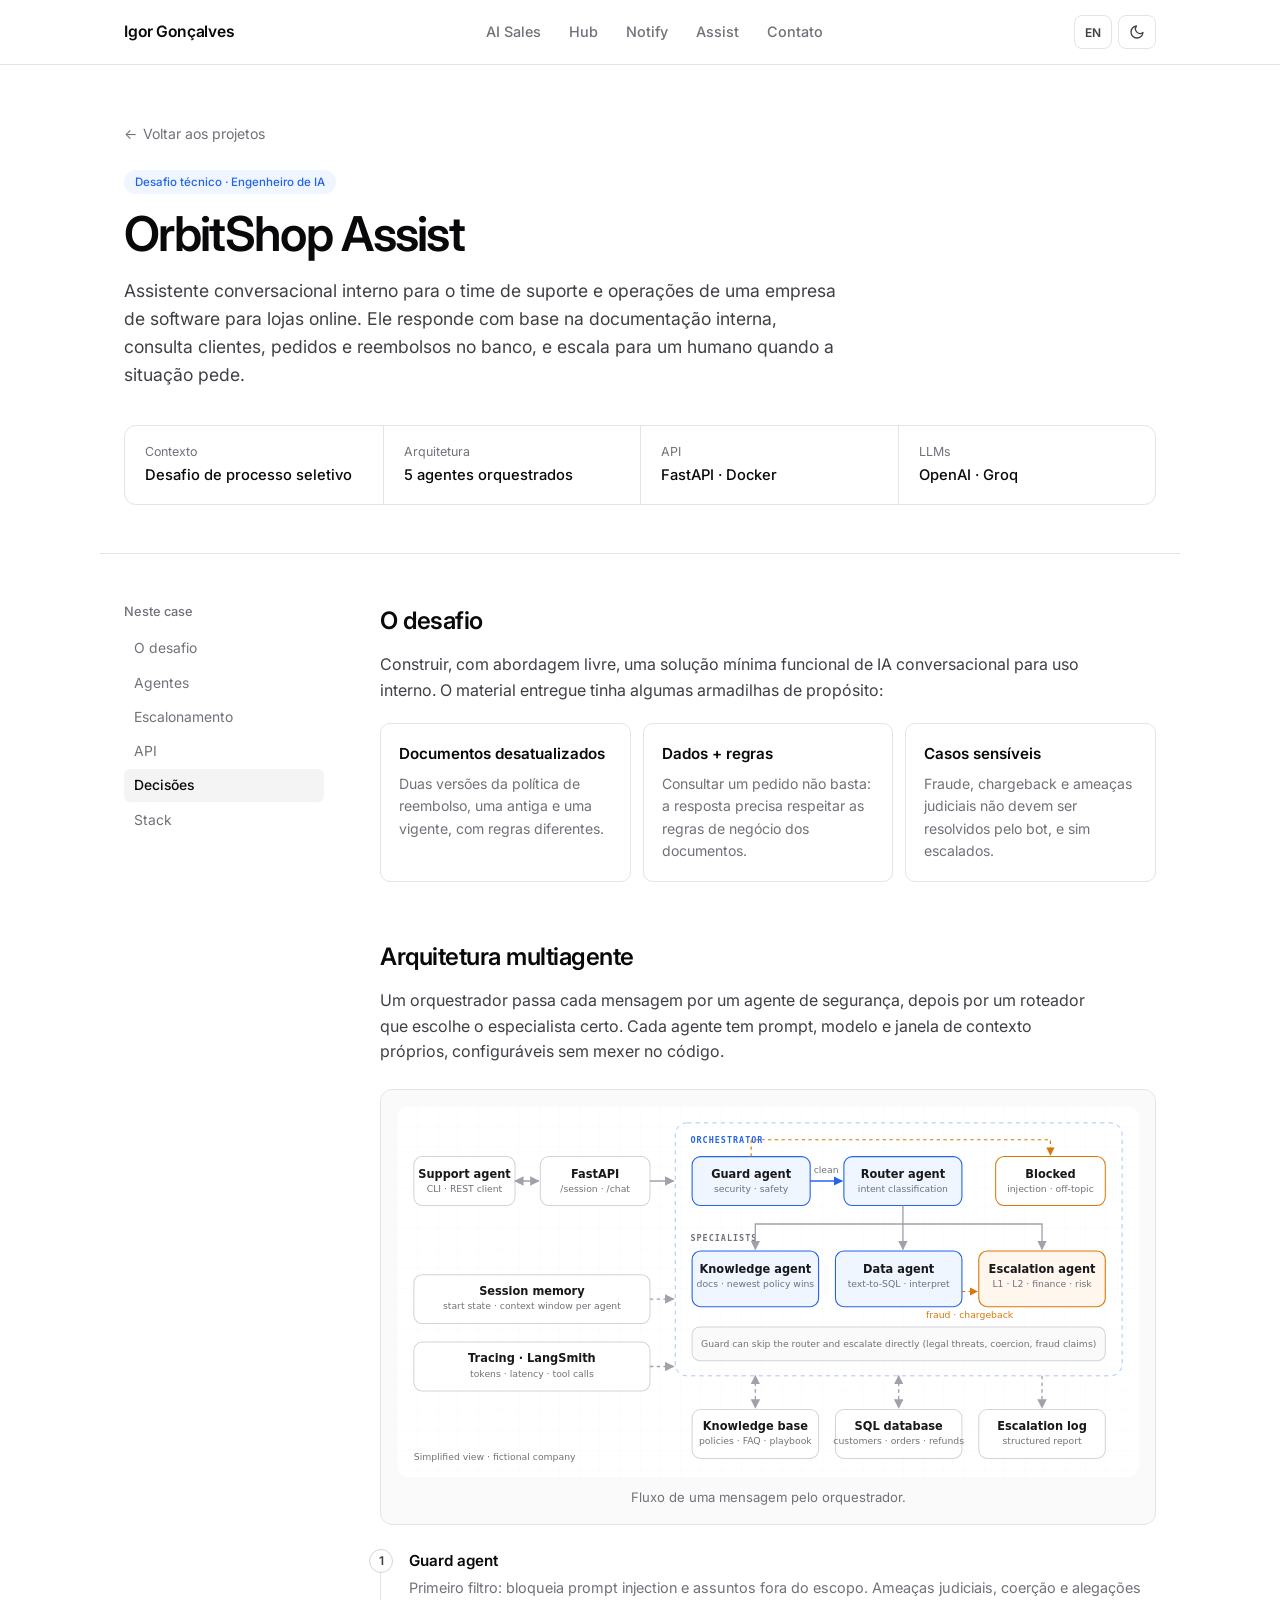
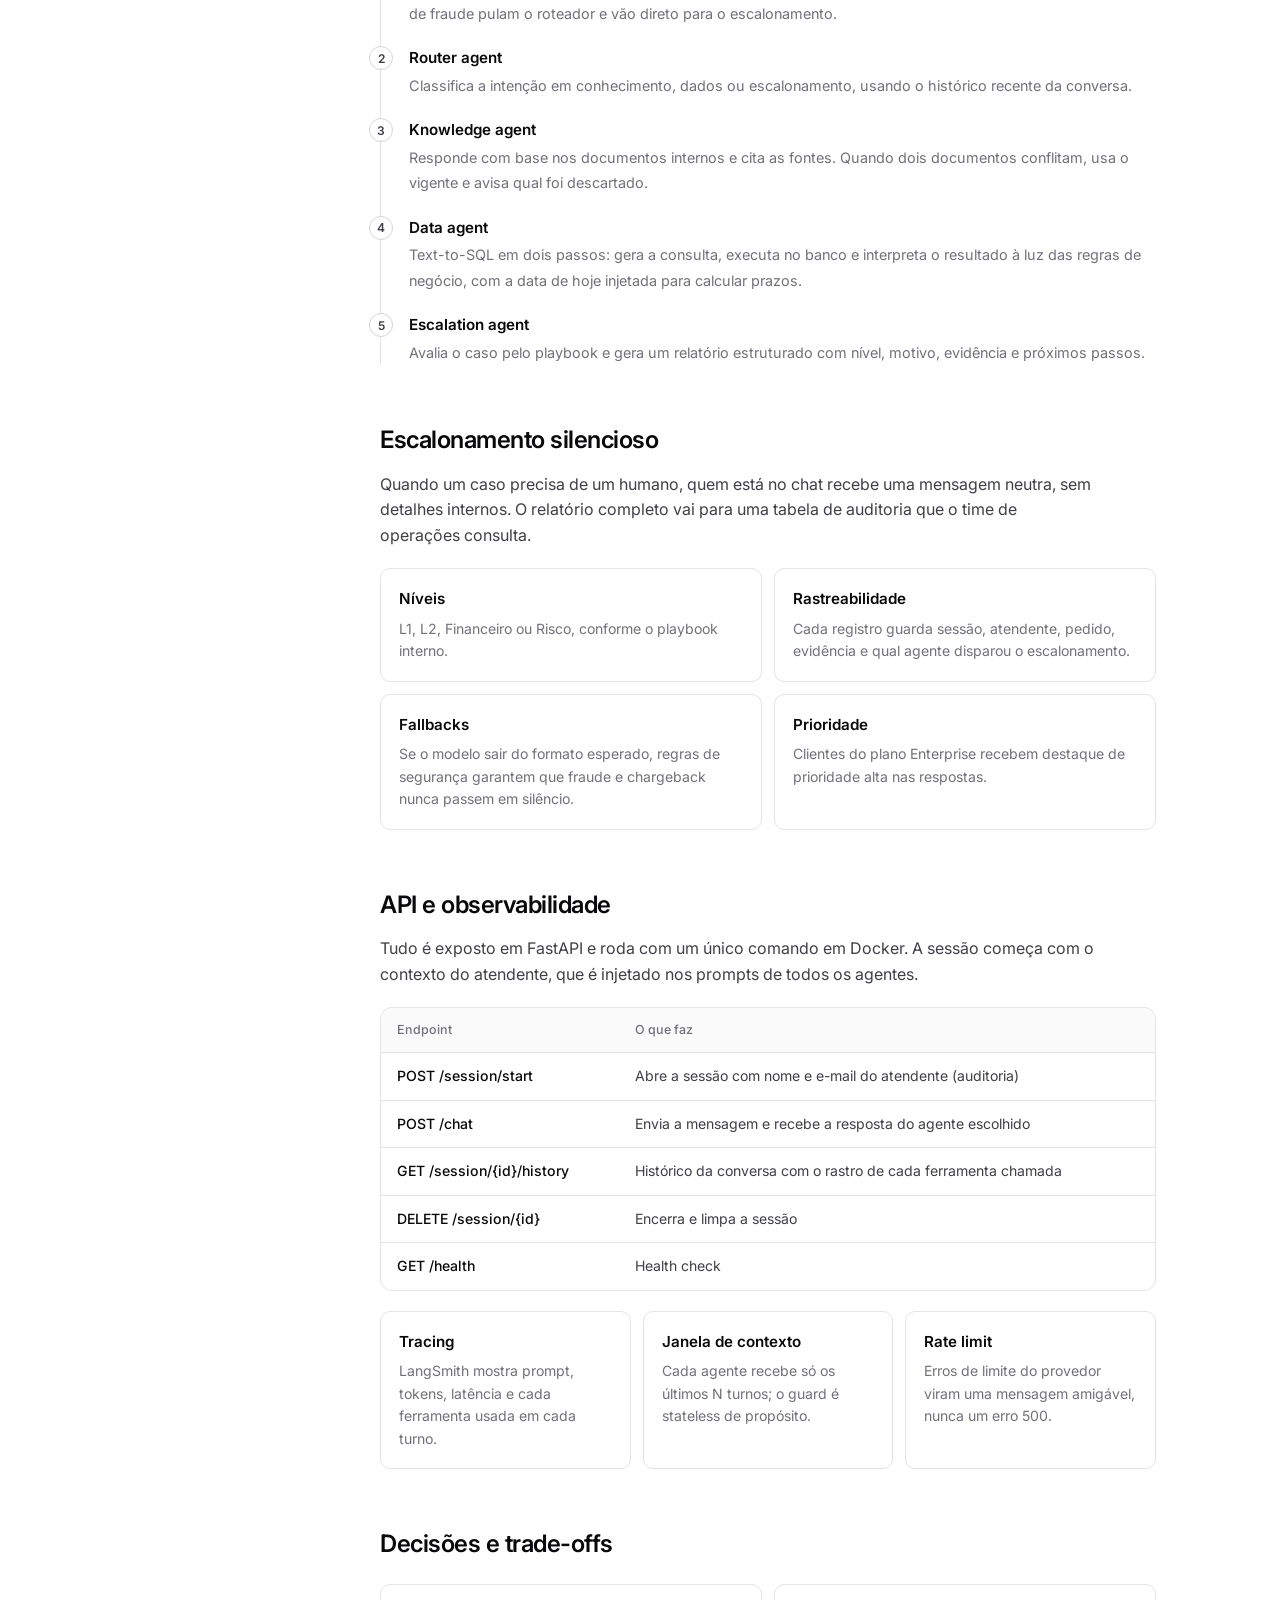
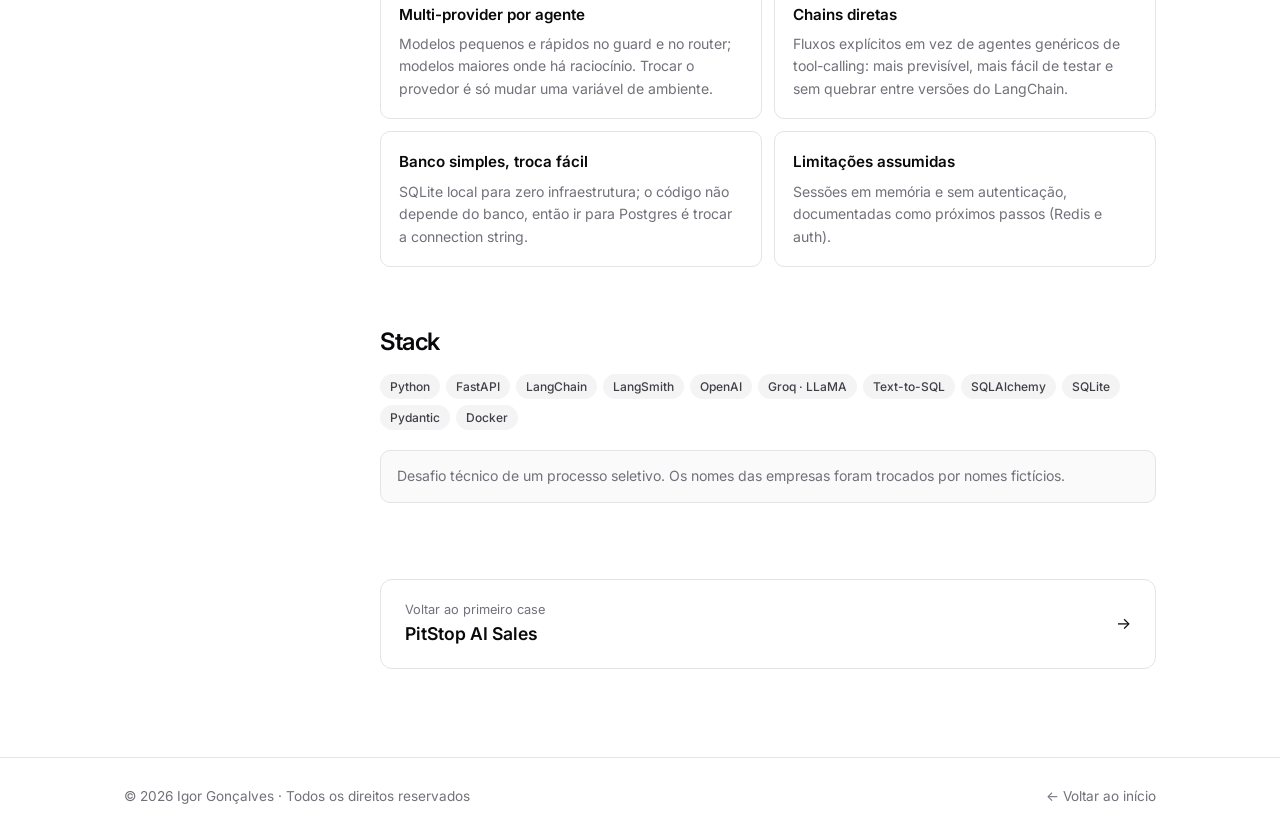
==== cases/orbitshop-assist.html @ 5281ee9c "Adiciona case OrbitShop Assist (desafio técnico multiagente) com nomes fictícios" ====
<!DOCTYPE html>
<html lang="pt-BR" data-lang="pt" data-theme="light">
<head>
  <meta charset="UTF-8">
  <meta name="viewport" content="width=device-width, initial-scale=1.0">
  <title>OrbitShop Assist · Case · Igor Gonçalves</title>
  <meta name="title-pt" content="OrbitShop Assist · Case · Igor Gonçalves">
  <meta name="title-en" content="OrbitShop Assist · Case study · Igor Gonçalves">
  <meta name="description" content="Case: assistente multiagente para suporte e operações com guard, router, agentes especialistas, text-to-SQL, escalonamento e tracing.">
  <link rel="icon" href="data:image/svg+xml,%3Csvg xmlns='http://www.w3.org/2000/svg' viewBox='0 0 32 32'%3E%3Crect width='32' height='32' rx='8' fill='%2309090b'/%3E%3Ctext x='16' y='21' font-family='Arial' font-weight='700' font-size='13' text-anchor='middle' fill='%23ffffff'%3EIG%3C/text%3E%3C/svg%3E">
  <script>
    (function () {
      var d = document.documentElement, l, t;
      try { l = localStorage.getItem('portfolio-lang'); t = localStorage.getItem('portfolio-theme'); } catch (e) {}
      if (l === 'en') d.setAttribute('data-lang', 'en');
      if (t === 'dark') d.setAttribute('data-theme', 'dark');
    })();
  </script>
  <link rel="preconnect" href="https://fonts.googleapis.com">
  <link rel="preconnect" href="https://fonts.gstatic.com" crossorigin>
  <link href="https://fonts.googleapis.com/css2?family=Inter:wght@400;500;600;700&display=swap" rel="stylesheet">
  <link rel="stylesheet" href="../assets/css/styles.css?v=202610203">
</head>
<body>
  <header class="header">
    <nav class="nav">
      <a href="../index.html" class="nav-logo">Igor Gonçalves</a>
      <ul class="nav-links">
        <li><a href="pitstop-ai-sales.html">AI Sales</a></li>
        <li><a href="pitstop-hub.html">Hub</a></li>
        <li><a href="pitstop-notify.html">Notify</a></li>
        <li><a href="orbitshop-assist.html">Assist</a></li>
        <li><a href="../index.html#contato"><span class="l-pt">Contato</span><span class="l-en">Contact</span></a></li>
      </ul>
      <div class="nav-right">
        <button type="button" class="icon-btn lang-toggle" aria-label="Switch to English">EN</button>
        <button type="button" class="icon-btn theme-toggle" aria-label="Ativar tema escuro">
          <svg class="moon" viewBox="0 0 24 24" fill="none" stroke="currentColor" stroke-width="2" stroke-linecap="round" stroke-linejoin="round"><path d="M21 12.8A9 9 0 1 1 11.2 3a7 7 0 0 0 9.8 9.8z"/></svg>
          <svg class="sun" viewBox="0 0 24 24" fill="none" stroke="currentColor" stroke-width="2" stroke-linecap="round"><circle cx="12" cy="12" r="4"/><path d="M12 2v2M12 20v2M4.9 4.9l1.4 1.4M17.7 17.7l1.4 1.4M2 12h2M20 12h2M4.9 19.1l1.4-1.4M17.7 6.3l1.4-1.4"/></svg>
        </button>
        <button type="button" class="icon-btn nav-toggle" aria-label="Menu" aria-expanded="false"><span></span><span></span><span></span></button>
      </div>
    </nav>
  </header>

  <main>
    <section class="case-hero">
      <div class="container">
        <a href="../index.html#projetos" class="back-link">← <span class="l-pt">Voltar aos projetos</span><span class="l-en">Back to projects</span></a>
        <div class="chip-row">
          <span class="tag-nda tag-team"><span class="l-pt">Desafio técnico · Engenheiro de IA</span><span class="l-en">Technical challenge · AI Engineer</span></span>
        </div>
        <h1 class="case-title">OrbitShop Assist</h1>
        <p class="case-lead">
          <span class="l-pt">Assistente conversacional interno para o time de suporte e operações de uma empresa de software para lojas online. Ele responde com base na documentação interna, consulta clientes, pedidos e reembolsos no banco, e escala para um humano quando a situação pede.</span>
          <span class="l-en">An internal conversational assistant for the support and operations team of an e-commerce software company. It answers from internal documentation, looks up customers, orders and refunds in the database, and escalates to a human when the situation calls for it.</span>
        </p>
        <dl class="case-meta">
          <div><dt><span class="l-pt">Contexto</span><span class="l-en">Context</span></dt><dd><span class="l-pt">Desafio de processo seletivo</span><span class="l-en">Hiring challenge</span></dd></div>
          <div><dt><span class="l-pt">Arquitetura</span><span class="l-en">Architecture</span></dt><dd><span class="l-pt">5 agentes orquestrados</span><span class="l-en">5 orchestrated agents</span></dd></div>
          <div><dt>API</dt><dd>FastAPI · Docker</dd></div>
          <div><dt>LLMs</dt><dd>OpenAI · Groq</dd></div>
        </dl>
      </div>
    </section>

    <div class="container case-layout">
      <aside class="case-toc">
        <p><span class="l-pt">Neste case</span><span class="l-en">On this page</span></p>
        <ol>
          <li><a href="#desafio"><span class="l-pt">O desafio</span><span class="l-en">The challenge</span></a></li>
          <li><a href="#agentes"><span class="l-pt">Agentes</span><span class="l-en">Agents</span></a></li>
          <li><a href="#escalonamento"><span class="l-pt">Escalonamento</span><span class="l-en">Escalation</span></a></li>
          <li><a href="#api">API</a></li>
          <li><a href="#decisoes"><span class="l-pt">Decisões</span><span class="l-en">Decisions</span></a></li>
          <li><a href="#stack">Stack</a></li>
        </ol>
      </aside>

      <div class="case-content">
        <section id="desafio" class="case-section">
          <h2><span class="l-pt">O desafio</span><span class="l-en">The challenge</span></h2>
          <p>
            <span class="l-pt">Construir, com abordagem livre, uma solução mínima funcional de IA conversacional para uso interno. O material entregue tinha algumas armadilhas de propósito:</span>
            <span class="l-en">Build, with a free choice of approach, a minimal working conversational AI for internal use. The material provided had a few deliberate traps:</span>
          </p>
          <div class="card-grid three">
            <div class="info-card"><h4><span class="l-pt">Documentos desatualizados</span><span class="l-en">Outdated documents</span></h4><p><span class="l-pt">Duas versões da política de reembolso, uma antiga e uma vigente, com regras diferentes.</span><span class="l-en">Two versions of the refund policy, an old one and a current one, with different rules.</span></p></div>
            <div class="info-card"><h4><span class="l-pt">Dados + regras</span><span class="l-en">Data + rules</span></h4><p><span class="l-pt">Consultar um pedido não basta: a resposta precisa respeitar as regras de negócio dos documentos.</span><span class="l-en">Looking up an order isn't enough: the answer has to respect the business rules in the documents.</span></p></div>
            <div class="info-card"><h4><span class="l-pt">Casos sensíveis</span><span class="l-en">Sensitive cases</span></h4><p><span class="l-pt">Fraude, chargeback e ameaças judiciais não devem ser resolvidos pelo bot, e sim escalados.</span><span class="l-en">Fraud, chargebacks and legal threats shouldn't be handled by the bot; they must be escalated.</span></p></div>
          </div>
        </section>

        <section id="agentes" class="case-section">
          <h2><span class="l-pt">Arquitetura multiagente</span><span class="l-en">Multi-agent architecture</span></h2>
          <p>
            <span class="l-pt">Um orquestrador passa cada mensagem por um agente de segurança, depois por um roteador que escolhe o especialista certo. Cada agente tem prompt, modelo e janela de contexto próprios, configuráveis sem mexer no código.</span>
            <span class="l-en">An orchestrator runs each message through a security agent, then a router that picks the right specialist. Each agent has its own prompt, model and context window, configurable without touching the code.</span>
          </p>
          <figure class="figure">
            <img src="../assets/diagrams/orbit-assist.svg" alt="Fluxo: atendente, FastAPI, orquestrador com guard e router, especialistas de conhecimento, dados e escalonamento, memória de sessão e tracing">
            <figcaption><span class="l-pt">Fluxo de uma mensagem pelo orquestrador.</span><span class="l-en">How one message flows through the orchestrator.</span></figcaption>
          </figure>
          <ol class="steps">
            <li><div><b>Guard agent</b><span><span class="l-pt">Primeiro filtro: bloqueia prompt injection e assuntos fora do escopo. Ameaças judiciais, coerção e alegações de fraude pulam o roteador e vão direto para o escalonamento.</span><span class="l-en">First filter: blocks prompt injection and off-topic requests. Legal threats, coercion and fraud claims skip the router and go straight to escalation.</span></span></div></li>
            <li><div><b>Router agent</b><span><span class="l-pt">Classifica a intenção em conhecimento, dados ou escalonamento, usando o histórico recente da conversa.</span><span class="l-en">Classifies the intent as knowledge, data or escalation, using recent conversation history.</span></span></div></li>
            <li><div><b>Knowledge agent</b><span><span class="l-pt">Responde com base nos documentos internos e cita as fontes. Quando dois documentos conflitam, usa o vigente e avisa qual foi descartado.</span><span class="l-en">Answers from internal documents and cites its sources. When two documents conflict, it uses the current one and says which was discarded.</span></span></div></li>
            <li><div><b>Data agent</b><span><span class="l-pt">Text-to-SQL em dois passos: gera a consulta, executa no banco e interpreta o resultado à luz das regras de negócio, com a data de hoje injetada para calcular prazos.</span><span class="l-en">Two-step text-to-SQL: generates the query, runs it and interprets the result against the business rules, with today's date injected to compute deadlines.</span></span></div></li>
            <li><div><b>Escalation agent</b><span><span class="l-pt">Avalia o caso pelo playbook e gera um relatório estruturado com nível, motivo, evidência e próximos passos.</span><span class="l-en">Assesses the case against the playbook and produces a structured report with level, reason, evidence and next steps.</span></span></div></li>
          </ol>
        </section>

        <section id="escalonamento" class="case-section">
          <h2><span class="l-pt">Escalonamento silencioso</span><span class="l-en">Silent escalation</span></h2>
          <p>
            <span class="l-pt">Quando um caso precisa de um humano, quem está no chat recebe uma mensagem neutra, sem detalhes internos. O relatório completo vai para uma tabela de auditoria que o time de operações consulta.</span>
            <span class="l-en">When a case needs a human, the person in the chat gets a neutral message with no internal details. The full report goes to an audit table that the operations team reviews.</span>
          </p>
          <div class="card-grid">
            <div class="info-card"><h4><span class="l-pt">Níveis</span><span class="l-en">Levels</span></h4><p><span class="l-pt">L1, L2, Financeiro ou Risco, conforme o playbook interno.</span><span class="l-en">L1, L2, Finance or Risk, following the internal playbook.</span></p></div>
            <div class="info-card"><h4><span class="l-pt">Rastreabilidade</span><span class="l-en">Traceability</span></h4><p><span class="l-pt">Cada registro guarda sessão, atendente, pedido, evidência e qual agente disparou o escalonamento.</span><span class="l-en">Each record stores the session, agent, order, evidence and which agent triggered the escalation.</span></p></div>
            <div class="info-card"><h4><span class="l-pt">Fallbacks</span><span class="l-en">Fallbacks</span></h4><p><span class="l-pt">Se o modelo sair do formato esperado, regras de segurança garantem que fraude e chargeback nunca passem em silêncio.</span><span class="l-en">If the model drifts from the expected format, safety rules make sure fraud and chargebacks never slip through.</span></p></div>
            <div class="info-card"><h4><span class="l-pt">Prioridade</span><span class="l-en">Priority</span></h4><p><span class="l-pt">Clientes do plano Enterprise recebem destaque de prioridade alta nas respostas.</span><span class="l-en">Enterprise-plan customers are flagged as high priority in the answers.</span></p></div>
          </div>
        </section>

        <section id="api" class="case-section">
          <h2><span class="l-pt">API e observabilidade</span><span class="l-en">API &amp; observability</span></h2>
          <p>
            <span class="l-pt">Tudo é exposto em FastAPI e roda com um único comando em Docker. A sessão começa com o contexto do atendente, que é injetado nos prompts de todos os agentes.</span>
            <span class="l-en">Everything is exposed through FastAPI and runs with a single Docker command. A session starts with the support agent's context, which is injected into every agent's prompt.</span>
          </p>
          <div class="table-wrap">
            <table class="infra">
              <thead><tr><th>Endpoint</th><th><span class="l-pt">O que faz</span><span class="l-en">What it does</span></th></tr></thead>
              <tbody>
                <tr><td>POST /session/start</td><td class="why"><span class="l-pt">Abre a sessão com nome e e-mail do atendente (auditoria)</span><span class="l-en">Opens a session with the agent's name and email (audit)</span></td></tr>
                <tr><td>POST /chat</td><td class="why"><span class="l-pt">Envia a mensagem e recebe a resposta do agente escolhido</span><span class="l-en">Sends a message and gets the chosen agent's reply</span></td></tr>
                <tr><td>GET /session/{id}/history</td><td class="why"><span class="l-pt">Histórico da conversa com o rastro de cada ferramenta chamada</span><span class="l-en">Conversation history with a trace of every tool call</span></td></tr>
                <tr><td>DELETE /session/{id}</td><td class="why"><span class="l-pt">Encerra e limpa a sessão</span><span class="l-en">Ends and clears the session</span></td></tr>
                <tr><td>GET /health</td><td class="why"><span class="l-pt">Health check</span><span class="l-en">Health check</span></td></tr>
              </tbody>
            </table>
          </div>
          <div class="card-grid three">
            <div class="info-card"><h4>Tracing</h4><p><span class="l-pt">LangSmith mostra prompt, tokens, latência e cada ferramenta usada em cada turno.</span><span class="l-en">LangSmith shows the prompt, tokens, latency and every tool used in each turn.</span></p></div>
            <div class="info-card"><h4><span class="l-pt">Janela de contexto</span><span class="l-en">Context window</span></h4><p><span class="l-pt">Cada agente recebe só os últimos N turnos; o guard é stateless de propósito.</span><span class="l-en">Each agent gets only the last N turns; the guard is stateless on purpose.</span></p></div>
            <div class="info-card"><h4>Rate limit</h4><p><span class="l-pt">Erros de limite do provedor viram uma mensagem amigável, nunca um erro 500.</span><span class="l-en">Provider rate-limit errors become a friendly message, never a 500 error.</span></p></div>
          </div>
        </section>

        <section id="decisoes" class="case-section">
          <h2><span class="l-pt">Decisões e trade-offs</span><span class="l-en">Decisions &amp; trade-offs</span></h2>
          <div class="card-grid">
            <div class="info-card"><h4><span class="l-pt">Multi-provider por agente</span><span class="l-en">Per-agent multi-provider</span></h4><p><span class="l-pt">Modelos pequenos e rápidos no guard e no router; modelos maiores onde há raciocínio. Trocar o provedor é só mudar uma variável de ambiente.</span><span class="l-en">Small, fast models for the guard and router; larger ones where reasoning matters. Switching provider is just an environment variable.</span></p></div>
            <div class="info-card"><h4><span class="l-pt">Chains diretas</span><span class="l-en">Direct chains</span></h4><p><span class="l-pt">Fluxos explícitos em vez de agentes genéricos de tool-calling: mais previsível, mais fácil de testar e sem quebrar entre versões do LangChain.</span><span class="l-en">Explicit flows instead of generic tool-calling agents: more predictable, easier to test and stable across LangChain versions.</span></p></div>
            <div class="info-card"><h4><span class="l-pt">Banco simples, troca fácil</span><span class="l-en">Simple DB, easy swap</span></h4><p><span class="l-pt">SQLite local para zero infraestrutura; o código não depende do banco, então ir para Postgres é trocar a connection string.</span><span class="l-en">Local SQLite for zero infrastructure; the code is database-agnostic, so moving to Postgres is a connection-string change.</span></p></div>
            <div class="info-card"><h4><span class="l-pt">Limitações assumidas</span><span class="l-en">Known limitations</span></h4><p><span class="l-pt">Sessões em memória e sem autenticação, documentadas como próximos passos (Redis e auth).</span><span class="l-en">In-memory sessions and no auth, documented as next steps (Redis and auth).</span></p></div>
          </div>
        </section>

        <section id="stack" class="case-section">
          <h2>Stack</h2>
          <div class="chip-row">
            <span class="chip">Python</span><span class="chip">FastAPI</span><span class="chip">LangChain</span><span class="chip">LangSmith</span>
            <span class="chip">OpenAI</span><span class="chip">Groq · LLaMA</span><span class="chip">Text-to-SQL</span><span class="chip">SQLAlchemy</span>
            <span class="chip">SQLite</span><span class="chip">Pydantic</span><span class="chip">Docker</span>
          </div>
          <div class="callout">
            <span class="l-pt">Desafio técnico de um processo seletivo. Os nomes das empresas foram trocados por nomes fictícios.</span>
            <span class="l-en">Technical challenge from a hiring process. Company names were replaced with fictional ones.</span>
          </div>
        </section>

        <a class="next-case" href="pitstop-ai-sales.html">
          <div><small><span class="l-pt">Voltar ao primeiro case</span><span class="l-en">Back to the first case</span></small><b>PitStop AI Sales</b></div>
          <span>→</span>
        </a>
      </div>
    </div>
  </main>

  <footer class="footer">
    <div class="container">
      <span>© <span id="year">2026</span> Igor Gonçalves · <span class="l-pt">Todos os direitos reservados</span><span class="l-en">All rights reserved</span></span>
      <a href="../index.html">← <span class="l-pt">Voltar ao início</span><span class="l-en">Back to home</span></a>
    </div>
  </footer>

  <script src="../assets/js/main.js?v=202610203"></script>
</body>
</html>
---- assets/css/styles.css ----
/* ==========================================================================
   Portfólio Igor Gonçalves — tema minimal (claro por padrão, escuro opcional)
   ========================================================================== */

:root {
  --bg: #ffffff;
  --bg-2: #fafafa;
  --surface: #ffffff;
  --surface-2: #f4f4f5;
  --border: #e4e4e7;
  --border-strong: #d4d4d8;
  --text: #09090b;
  --text-2: #3f3f46;
  --muted: #71717a;
  --accent: #2563eb;
  --accent-hover: #1d4ed8;
  --accent-soft: #eff6ff;
  --shadow-sm: 0 1px 2px rgba(0, 0, 0, 0.04);
  --shadow: 0 8px 24px rgba(0, 0, 0, 0.06);
  --header-bg: rgba(255, 255, 255, 0.85);
  --chat-bg: #efeae2;
  --chat-head: #f0f2f5;
  --bubble: #ffffff;
  --bubble-text: #111b21;

  --font: 'Inter', system-ui, -apple-system, 'Segoe UI', sans-serif;
  --radius: 12px;
  --radius-sm: 8px;
  --max: 1080px;
  color-scheme: light;
}

:root[data-theme="dark"] {
  --bg: #09090b;
  --bg-2: #0c0c0e;
  --surface: #111113;
  --surface-2: #18181b;
  --border: #27272a;
  --border-strong: #3f3f46;
  --text: #fafafa;
  --text-2: #d4d4d8;
  --muted: #a1a1aa;
  --accent: #3b82f6;
  --accent-hover: #60a5fa;
  --accent-soft: rgba(59, 130, 246, 0.12);
  --shadow-sm: none;
  --shadow: 0 8px 24px rgba(0, 0, 0, 0.4);
  --header-bg: rgba(9, 9, 11, 0.85);
  --chat-bg: #0b141a;
  --chat-head: #202c33;
  --bubble: #202c33;
  --bubble-text: #e9edef;
  color-scheme: dark;
}

/* Idioma: o texto existe nas duas línguas e só uma fica visível */
html[data-lang="pt"] .l-en,
html[data-lang="en"] .l-pt { display: none !important; }

*, *::before, *::after { box-sizing: border-box; margin: 0; padding: 0; }

html { scroll-behavior: smooth; scroll-padding-top: 72px; }

body {
  font-family: var(--font);
  background: var(--bg);
  color: var(--text);
  line-height: 1.6;
  -webkit-font-smoothing: antialiased;
  overflow-x: hidden;
}

img { max-width: 100%; display: block; }
a { color: inherit; text-decoration: none; }
strong { color: var(--text); font-weight: 600; }

.container { width: 100%; max-width: var(--max); margin: 0 auto; padding: 0 24px; }

/* ---------- Header ---------- */
.header {
  position: sticky; top: 0; z-index: 50;
  background: var(--header-bg);
  backdrop-filter: saturate(180%) blur(12px);
  -webkit-backdrop-filter: saturate(180%) blur(12px);
  border-bottom: 1px solid var(--border);
}
.nav {
  max-width: var(--max); margin: 0 auto; padding: 0 24px; height: 64px;
  display: flex; align-items: center; justify-content: space-between; gap: 16px;
}
.nav-logo { font-weight: 600; font-size: 0.98rem; letter-spacing: -0.01em; }
.nav-links { display: flex; list-style: none; gap: 4px; }
.nav-links a {
  color: var(--muted); font-size: 0.9rem; font-weight: 500;
  padding: 6px 12px; border-radius: 6px; transition: color .15s, background .15s;
}
.nav-links a:hover { color: var(--text); background: var(--surface-2); }
.nav-right { display: flex; align-items: center; gap: 6px; }
.icon-btn {
  height: 34px; min-width: 34px; padding: 0 10px; border-radius: 8px;
  border: 1px solid var(--border); background: var(--surface); color: var(--text-2);
  font: 600 0.75rem var(--font); cursor: pointer;
  display: inline-flex; align-items: center; justify-content: center;
  transition: background .15s, color .15s;
}
.icon-btn:hover { background: var(--surface-2); color: var(--text); }
.icon-btn svg { width: 16px; height: 16px; }
.theme-toggle .sun { display: none; }
:root[data-theme="dark"] .theme-toggle .sun { display: block; }
:root[data-theme="dark"] .theme-toggle .moon { display: none; }
.nav-toggle { display: none; flex-direction: column; gap: 3px; }
.nav-toggle span { width: 14px; height: 1.5px; background: currentColor; border-radius: 2px; }

/* ---------- Botões / tags ---------- */
.btn {
  display: inline-flex; align-items: center; gap: 8px;
  height: 40px; padding: 0 18px; border-radius: 8px; font-weight: 500; font-size: 0.9rem;
  transition: background .15s, border-color .15s, color .15s;
}
.btn-primary { background: var(--text); color: var(--bg); }
.btn-primary:hover { background: var(--text-2); }
.btn-ghost { border: 1px solid var(--border-strong); color: var(--text); background: var(--surface); }
.btn-ghost:hover { background: var(--surface-2); }

.chip {
  display: inline-flex; align-items: center;
  font-size: 0.75rem; font-weight: 500; padding: 3px 10px; border-radius: 999px;
  background: var(--surface-2); color: var(--text-2); white-space: nowrap;
}
.chip-row { display: flex; flex-wrap: wrap; gap: 6px; }
.tag-nda {
  display: inline-flex; align-items: center;
  font-size: 0.72rem; font-weight: 500; color: var(--muted);
  border: 1px solid var(--border); padding: 2px 10px; border-radius: 999px;
}
.tag-team { color: var(--accent); border-color: transparent; background: var(--accent-soft); }

.eyebrow { display: block; font-size: 0.85rem; font-weight: 500; color: var(--accent); margin-bottom: 8px; }
.gradient-text { color: inherit; }

.section { padding: 88px 0; border-top: 1px solid var(--border); }
.section-alt { background: var(--bg-2); }
.section-head { max-width: 640px; margin-bottom: 40px; }
.section-title { font-size: clamp(1.6rem, 3vw, 2rem); line-height: 1.2; letter-spacing: -0.025em; font-weight: 600; }
.section-sub { color: var(--muted); margin-top: 10px; font-size: 1rem; }

/* ---------- Hero ---------- */
.hero { padding: 96px 0 80px; }
.hero-grid { display: grid; grid-template-columns: 1fr 260px; gap: 64px; align-items: center; }
.hero-status { display: inline-flex; align-items: center; gap: 8px; font-size: 0.85rem; color: var(--muted); margin-bottom: 20px; }
.hero-status .dot { width: 7px; height: 7px; border-radius: 50%; background: #16a34a; }
.hero-title { font-size: clamp(2.3rem, 5vw, 3.4rem); line-height: 1.08; letter-spacing: -0.035em; font-weight: 600; }
.hero-title .soft { color: var(--muted); }
.hero-lead { color: var(--text-2); font-size: 1.1rem; max-width: 560px; margin: 20px 0 32px; }
.hero-cta { display: flex; flex-wrap: wrap; gap: 10px; }
.hero-photo img {
  width: 260px; height: 260px; object-fit: cover; border-radius: 16px;
  border: 1px solid var(--border); background: var(--surface-2);
}
.hero-meta { display: flex; flex-wrap: wrap; gap: 20px; margin-top: 40px; font-size: 0.85rem; color: var(--muted); }
.hero-meta span { display: inline-flex; align-items: center; gap: 6px; }
.hero-meta svg { width: 15px; height: 15px; }

/* ---------- Métricas ---------- */
.metrics {
  display: grid; grid-template-columns: repeat(4, 1fr);
  border: 1px solid var(--border); border-radius: var(--radius); background: var(--surface);
}
.metric { padding: 24px; }
.metric + .metric { border-left: 1px solid var(--border); }
.metric-value { font-size: 1.9rem; font-weight: 600; letter-spacing: -0.03em; line-height: 1; }
.metric-value span { color: var(--muted); }
.metric-label { color: var(--muted); font-size: .85rem; margin-top: 8px; }

/* ---------- Projetos em destaque ---------- */
.featured-grid { display: grid; grid-template-columns: repeat(2, 1fr); gap: 20px; }
.feature-card {
  position: relative; display: flex; flex-direction: column;
  background: var(--surface); border: 1px solid var(--border); border-radius: var(--radius);
  overflow: hidden; box-shadow: var(--shadow-sm); transition: border-color .15s, box-shadow .15s;
}
.feature-card:hover { border-color: var(--border-strong); box-shadow: var(--shadow); }
.feature-card.is-hero { grid-column: 1 / -1; display: grid; grid-template-columns: 1fr 1.1fr; }
.feature-media {
  background: var(--bg-2); border-bottom: 1px solid var(--border);
  display: grid; place-items: center; padding: 20px;
}
.feature-card.is-hero .feature-media { border-bottom: 0; border-left: 1px solid var(--border); order: 2; }
.feature-media img { width: 100%; height: auto; border-radius: 8px; border: 1px solid var(--border); }
.feature-body { padding: 24px; display: flex; flex-direction: column; gap: 12px; flex: 1; }
.feature-top { display: flex; flex-wrap: wrap; gap: 6px; }
.feature-title { font-size: 1.25rem; font-weight: 600; letter-spacing: -0.02em; }
.feature-card.is-hero .feature-title { font-size: 1.5rem; }
.feature-sub { color: var(--text-2); font-size: .95rem; }
.feature-list { list-style: none; display: grid; gap: 6px; font-size: .88rem; color: var(--muted); }
.feature-list li { padding-left: 16px; position: relative; }
.feature-list li::before { content: ''; position: absolute; left: 2px; top: .65em; width: 5px; height: 5px; border-radius: 50%; background: var(--border-strong); }
.feature-list strong { color: var(--text-2); font-weight: 500; }
.feature-link { margin-top: auto; padding-top: 6px; font-size: .9rem; font-weight: 500; color: var(--accent); display: inline-flex; gap: 6px; }
.feature-link:hover { color: var(--accent-hover); }
.feature-link .arrow { transition: transform .15s; }
.feature-card:hover .arrow { transform: translateX(3px); }
.stretched::after { content: ''; position: absolute; inset: 0; }

/* ---------- Projetos pessoais ---------- */
.personal-grid { display: grid; grid-template-columns: repeat(2, 1fr); gap: 20px; }
.personal-card {
  display: flex; flex-direction: column;
  background: var(--surface); border: 1px solid var(--border); border-radius: var(--radius);
  overflow: hidden; transition: border-color .15s;
}
.personal-card:hover { border-color: var(--border-strong); }
.personal-media { position: relative; aspect-ratio: 16 / 9; background: var(--surface-2); border-bottom: 1px solid var(--border); }
.personal-media img { position: absolute; inset: 0; width: 100%; height: 100%; object-fit: cover; object-position: top; }
.personal-media.slideshow img { opacity: 0; transition: opacity .6s; }
.personal-media.slideshow img.is-visible { opacity: 1; }
.personal-body { padding: 20px 22px; display: flex; flex-direction: column; gap: 10px; flex: 1; }
.personal-body h3 { font-size: 1.05rem; font-weight: 600; letter-spacing: -0.01em; }
.personal-body p { color: var(--muted); font-size: .9rem; }
.personal-links { display: flex; gap: 16px; margin-top: auto; padding-top: 4px; font-size: .88rem; font-weight: 500; }
.personal-links a { color: var(--accent); }
.personal-links a:hover { color: var(--accent-hover); }

/* ---------- Skills ---------- */
.skills-grid { display: grid; grid-template-columns: repeat(2, 1fr); gap: 0; border-top: 1px solid var(--border); }
.skill-card { display: grid; grid-template-columns: 160px 1fr; gap: 16px; padding: 20px 0; border-bottom: 1px solid var(--border); }
.skill-card:nth-child(odd) { padding-right: 32px; }
.skill-card:nth-child(even) { padding-left: 32px; border-left: 1px solid var(--border); }
.skill-card .skill-icon { display: none; }
.skill-card h3 { font-size: .95rem; font-weight: 600; padding-top: 2px; }

/* ---------- Sobre ---------- */
.about-grid { display: grid; grid-template-columns: 1.15fr 0.85fr; gap: 64px; align-items: start; }
.about-text p { color: var(--text-2); margin-bottom: 14px; }
.about-text p.lead { color: var(--text); font-size: 1.1rem; }
.timeline { list-style: none; display: grid; gap: 0; }
.timeline li { padding: 16px 0; border-bottom: 1px solid var(--border); }
.timeline li:first-child { padding-top: 0; }
.timeline .when { font-size: .8rem; color: var(--muted); }
.timeline h4 { font-size: .98rem; font-weight: 600; margin: 2px 0; }
.timeline p { color: var(--muted); font-size: .88rem; }

/* ---------- Contato ---------- */
.contact-box { max-width: 640px; }
.contact-box .section-sub { margin: 10px 0 28px; }
.contact-links { display: flex; flex-wrap: wrap; gap: 10px; }
.contact-links a {
  display: inline-flex; align-items: center; gap: 8px; height: 40px; padding: 0 16px;
  border: 1px solid var(--border-strong); border-radius: 8px; font-weight: 500; font-size: .9rem;
  background: var(--surface); transition: background .15s;
}
.contact-links a:hover { background: var(--surface-2); }
.contact-links svg { width: 16px; height: 16px; }

.footer { padding: 28px 0; border-top: 1px solid var(--border); color: var(--muted); font-size: .85rem; }
.footer .container { display: flex; justify-content: space-between; gap: 16px; flex-wrap: wrap; }
.footer a:hover { color: var(--text); }

/* ---------- Reveal ---------- */
.reveal { opacity: 0; transform: translateY(10px); transition: opacity .5s ease, transform .5s ease; }
.reveal.is-in { opacity: 1; transform: none; }
@media (prefers-reduced-motion: reduce) {
  .reveal { opacity: 1; transform: none; transition: none; }
  html { scroll-behavior: auto; }
}

/* ==========================================================================
   Páginas de case
   ========================================================================== */
.case-hero { padding: 56px 0 48px; }
.back-link { color: var(--muted); font-size: .88rem; display: inline-flex; gap: 6px; margin-bottom: 24px; }
.back-link:hover { color: var(--text); }
.case-title { font-size: clamp(2rem, 4.6vw, 3rem); line-height: 1.1; letter-spacing: -0.035em; font-weight: 600; margin: 14px 0 16px; }
.case-lead { color: var(--text-2); font-size: 1.1rem; max-width: 720px; }
.case-meta {
  display: grid; grid-template-columns: repeat(4, 1fr); margin-top: 36px;
  border: 1px solid var(--border); border-radius: var(--radius);
}
.case-meta div { padding: 16px 20px; }
.case-meta div + div { border-left: 1px solid var(--border); }
.case-meta dt { font-size: .78rem; color: var(--muted); }
.case-meta dd { font-weight: 500; margin-top: 2px; font-size: .92rem; }

.case-layout { display: grid; grid-template-columns: 200px 1fr; gap: 56px; padding: 48px 24px 88px; border-top: 1px solid var(--border); max-width: var(--max); }
.case-toc { position: sticky; top: 96px; align-self: start; }
.case-toc p { font-size: .8rem; font-weight: 500; color: var(--muted); margin-bottom: 10px; }
.case-toc ol { list-style: none; display: grid; gap: 2px; }
.case-toc a { display: block; padding: 5px 10px; font-size: .87rem; color: var(--muted); border-radius: 6px; }
.case-toc a:hover { color: var(--text); background: var(--surface-2); }
.case-toc a.is-active { color: var(--text); background: var(--surface-2); font-weight: 500; }

.case-content { min-width: 0; }
.case-section { padding-bottom: 56px; }
.case-section h2 { font-size: 1.5rem; letter-spacing: -0.02em; font-weight: 600; margin-bottom: 12px; }
.case-section h2 .num { display: none; }
.case-section > p { color: var(--text-2); margin-bottom: 14px; max-width: 720px; }
.case-section h3 { font-size: 1.05rem; font-weight: 600; margin: 28px 0 12px; }

.figure { background: var(--bg-2); border: 1px solid var(--border); border-radius: var(--radius); padding: 16px; margin: 24px 0; }
.figure img { width: 100%; height: auto; border-radius: 8px; }
.figure figcaption { color: var(--muted); font-size: .82rem; margin-top: 10px; text-align: center; }

.card-grid { display: grid; grid-template-columns: repeat(2, 1fr); gap: 12px; margin-top: 20px; }
.card-grid.three { grid-template-columns: repeat(3, 1fr); }
.info-card { background: var(--surface); border: 1px solid var(--border); border-radius: 10px; padding: 18px; }
.info-card h4 { font-size: .95rem; font-weight: 600; margin-bottom: 6px; }
.info-card h4 .ic { display: none; }
.info-card p { color: var(--muted); font-size: .88rem; }

.steps { list-style: none; counter-reset: step; display: grid; margin-top: 20px; border-left: 1px solid var(--border); }
.steps li { counter-increment: step; position: relative; padding: 0 0 20px 28px; }
.steps li:last-child { padding-bottom: 0; }
.steps li::before {
  content: counter(step); position: absolute; left: -12px; top: 0;
  width: 24px; height: 24px; border-radius: 50%; display: grid; place-items: center;
  background: var(--surface); border: 1px solid var(--border-strong); font-size: .75rem; font-weight: 600; color: var(--text-2);
}
.steps b { display: block; font-weight: 600; font-size: .95rem; margin-bottom: 2px; }
.steps span { color: var(--muted); font-size: .9rem; }

.table-wrap { overflow-x: auto; border: 1px solid var(--border); border-radius: var(--radius); margin-top: 20px; }
table.infra { width: 100%; border-collapse: collapse; font-size: .88rem; min-width: 620px; }
.infra th, .infra td { text-align: left; padding: 12px 16px; border-bottom: 1px solid var(--border); vertical-align: top; }
.infra th { font-size: .78rem; font-weight: 500; color: var(--muted); background: var(--bg-2); }
.infra tr:last-child td { border-bottom: 0; }
.infra td:first-child { font-weight: 500; white-space: nowrap; }
.infra td:not(:first-child) { color: var(--muted); }
.infra td.why { color: var(--text-2); }

.callout { border: 1px solid var(--border); background: var(--bg-2); border-radius: 10px; padding: 14px 16px; margin: 20px 0; font-size: .88rem; color: var(--muted); }

.next-case {
  display: flex; justify-content: space-between; align-items: center; gap: 16px;
  border: 1px solid var(--border); border-radius: var(--radius); padding: 20px 24px; transition: border-color .15s, background .15s;
}
.next-case small { color: var(--muted); display: block; font-size: .8rem; }
.next-case b { font-size: 1.1rem; font-weight: 600; }
.next-case:hover { border-color: var(--border-strong); background: var(--bg-2); }

/* Mockup WhatsApp (PitStop Notify) */
.chat-grid { display: grid; grid-template-columns: repeat(2, 1fr); gap: 16px; margin-top: 24px; }
.phone { background: var(--chat-bg); border: 1px solid var(--border); border-radius: 14px; overflow: hidden; }
.phone-head { display: flex; align-items: center; gap: 10px; padding: 10px 14px; background: var(--chat-head); color: var(--text); border-bottom: 1px solid var(--border); }
.phone-head .avatar { width: 30px; height: 30px; border-radius: 50%; display: grid; place-items: center; background: var(--accent); color: #fff; font-size: .7rem; font-weight: 600; }
.phone-head b { font-size: .88rem; display: block; line-height: 1.2; font-weight: 600; }
.phone-head small { color: var(--muted); font-size: .72rem; }
.phone-body { padding: 14px; display: grid; gap: 8px; }
.bubble {
  background: var(--bubble); color: var(--bubble-text); border-radius: 2px 10px 10px 10px;
  padding: 9px 11px; font-size: .85rem; line-height: 1.5; max-width: 94%; box-shadow: 0 1px 1px rgba(0,0,0,.08);
}
.bubble .time { display: block; text-align: right; color: #667781; font-size: .68rem; margin-top: 4px; }
.bubble-label { font-size: .7rem; font-weight: 500; color: #667781; text-align: center; background: var(--bubble); justify-self: center; padding: 2px 10px; border-radius: 6px; }
.bar { height: 5px; border-radius: 4px; background: #e9edef; margin: 6px 0 2px; overflow: hidden; }
:root[data-theme="dark"] .bar { background: #374248; }
.bar i { display: block; height: 100%; background: #25d366; border-radius: 4px; }

/* ---------- Responsivo ---------- */
@media (max-width: 960px) {
  .hero-grid { grid-template-columns: 1fr; gap: 32px; }
  .hero-photo { order: -1; }
  .hero-photo img { width: 120px; height: 120px; border-radius: 50%; }
  .metrics { grid-template-columns: repeat(2, 1fr); }
  .metric:nth-child(3) { border-left: 0; }
  .metric:nth-child(n+3) { border-top: 1px solid var(--border); }
  .feature-card.is-hero { grid-template-columns: 1fr; }
  .feature-card.is-hero .feature-media { order: 0; border-left: 0; border-bottom: 1px solid var(--border); }
  .about-grid { grid-template-columns: 1fr; gap: 40px; }
  .skills-grid { grid-template-columns: 1fr; }
  .skill-card:nth-child(odd), .skill-card:nth-child(even) { padding-left: 0; padding-right: 0; border-left: 0; }
  .case-layout { grid-template-columns: 1fr; gap: 0; }
  .case-toc { display: none; }
  .case-meta { grid-template-columns: repeat(2, 1fr); }
  .case-meta div:nth-child(3) { border-left: 0; }
  .case-meta div:nth-child(n+3) { border-top: 1px solid var(--border); }
  .card-grid.three { grid-template-columns: repeat(2, 1fr); }
}

@media (max-width: 720px) {
  .container, .nav, .case-layout { padding-left: 16px; padding-right: 16px; }
  .nav-toggle { display: inline-flex; }
  .nav-links {
    position: absolute; top: 100%; left: 0; right: 0; flex-direction: column; gap: 0;
    background: var(--bg); border-bottom: 1px solid var(--border); padding: 8px 16px 12px; display: none;
  }
  .nav-links.is-open { display: flex; }
  .nav-links a { display: block; padding: 10px 8px; font-size: .95rem; }
  .section { padding: 64px 0; }
  .hero { padding: 48px 0 56px; }
  .featured-grid, .personal-grid, .card-grid, .card-grid.three, .chat-grid { grid-template-columns: 1fr; }
  .skill-card { grid-template-columns: 1fr; gap: 8px; }
}

@media (max-width: 420px) {
  .metrics, .case-meta { grid-template-columns: 1fr; }
  .metric + .metric, .case-meta div + div { border-left: 0; border-top: 1px solid var(--border); }
}

/* Destaque de experiência no hero */
.hero-exp { display: grid; grid-template-columns: auto 1fr; gap: 0; max-width: 600px; margin: -8px 0 32px; border: 1px solid var(--border); border-radius: var(--radius); }
.hero-exp > div { display: flex; flex-direction: column; gap: 2px; padding: 14px 18px; }
.hero-exp > div + div { border-left: 1px solid var(--border); }
.hero-exp b { font-size: 1.35rem; font-weight: 600; letter-spacing: -0.02em; line-height: 1.2; }
.hero-exp > div > span { color: var(--muted); font-size: .86rem; line-height: 1.4; }
@media (max-width: 520px) {
  .hero-exp { grid-template-columns: 1fr; }
  .hero-exp > div + div { border-left: 0; border-top: 1px solid var(--border); }
}
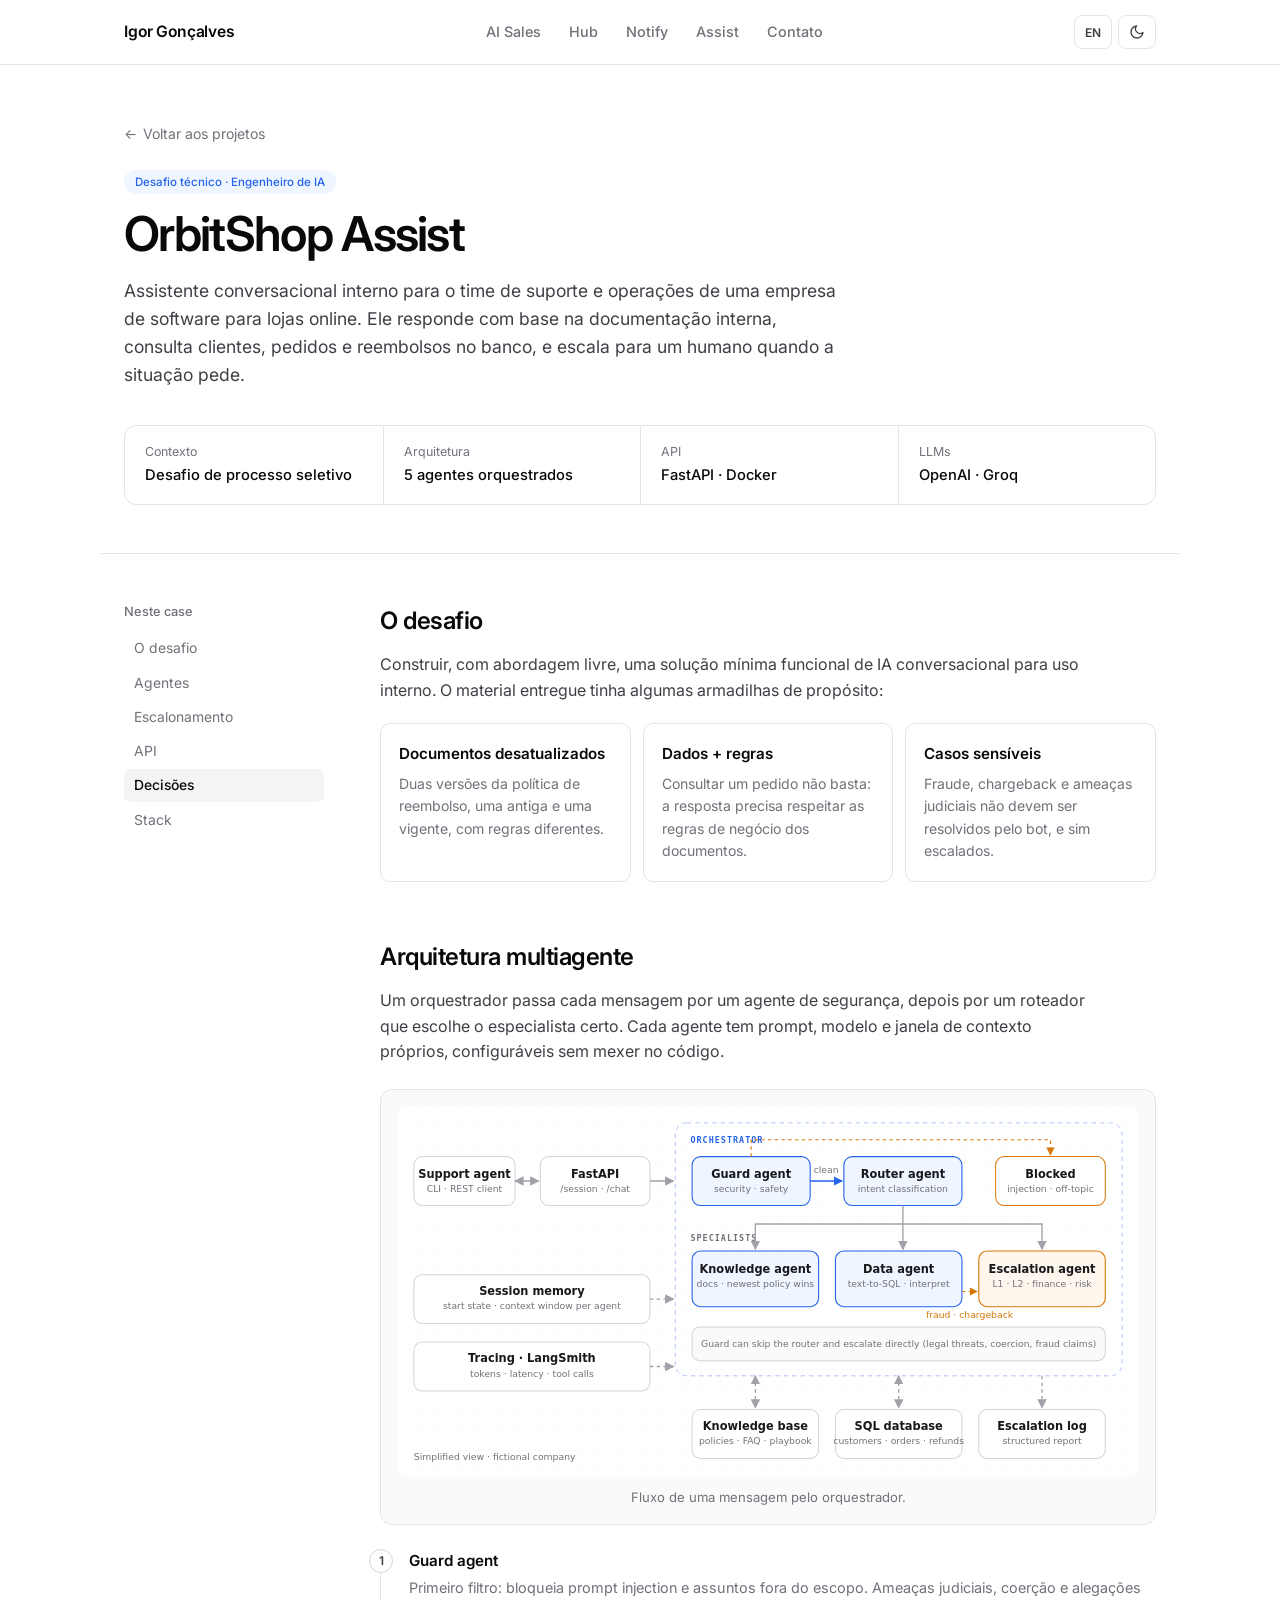
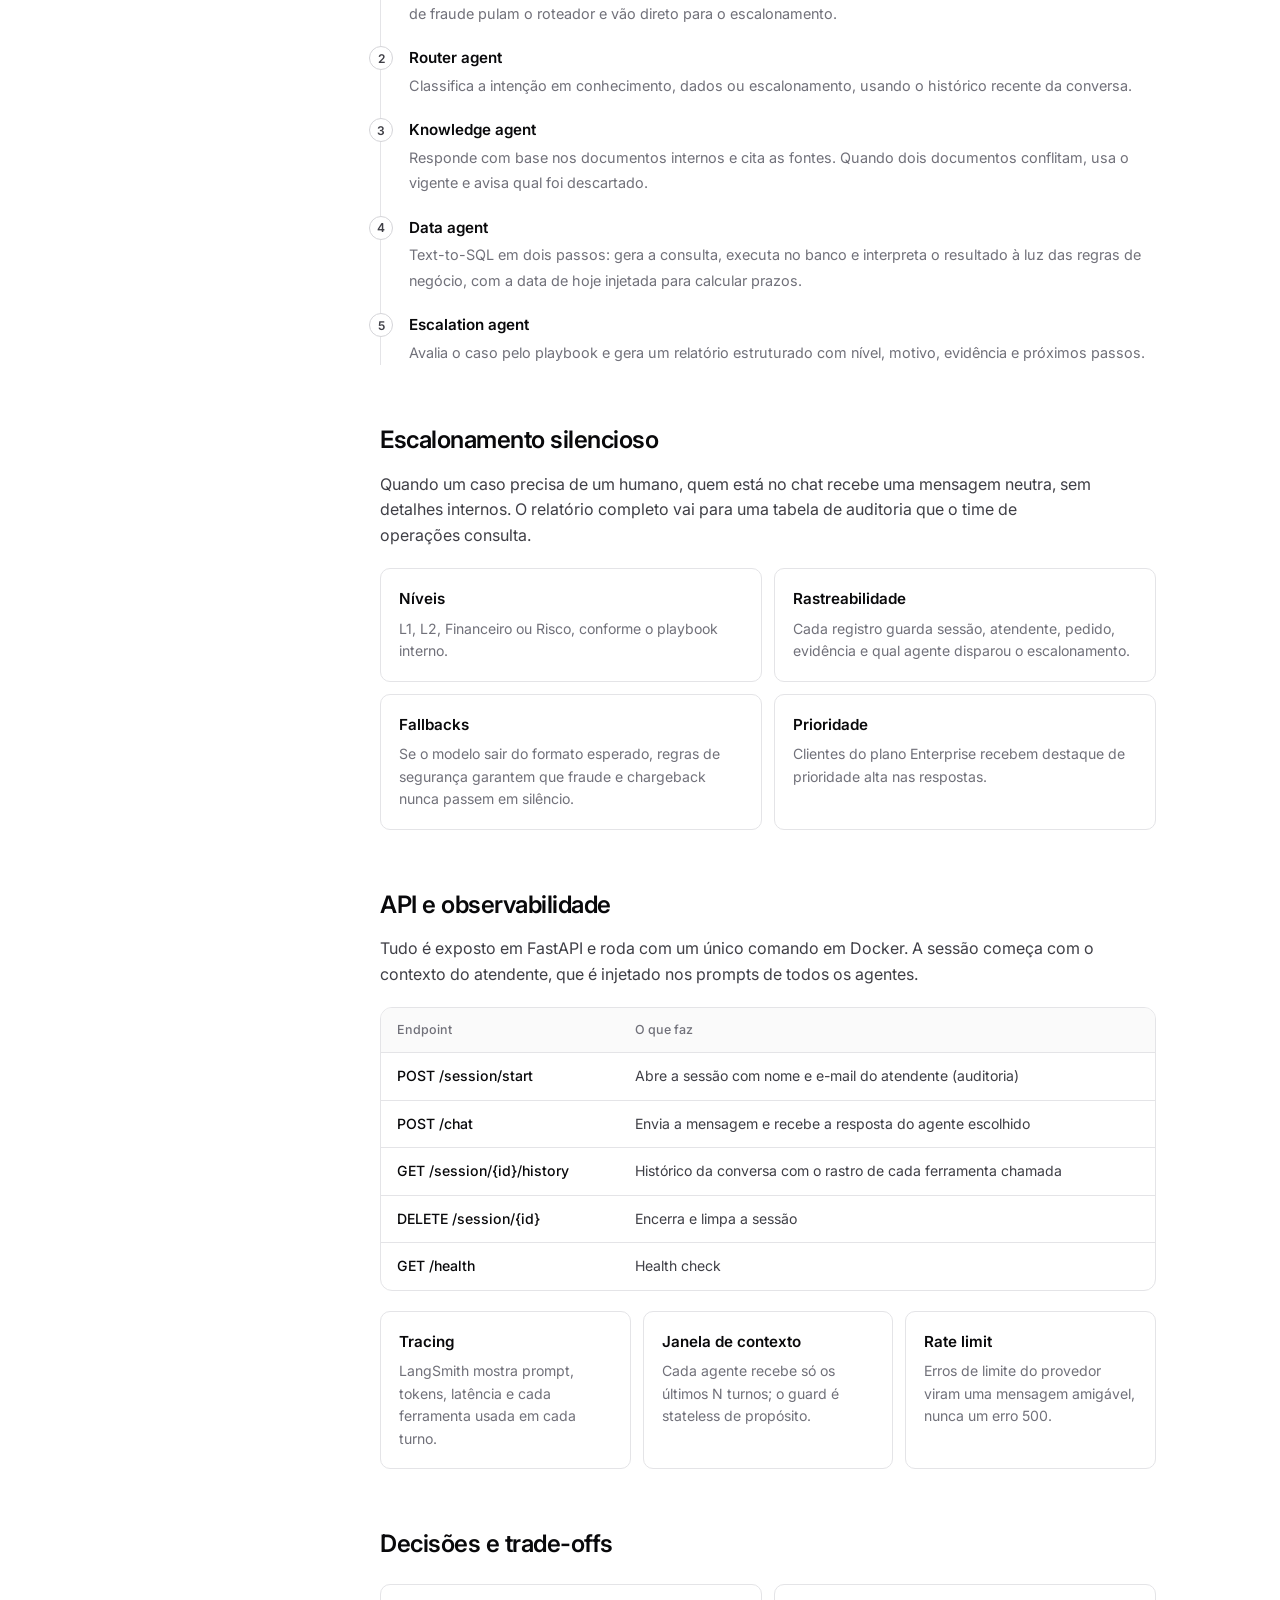
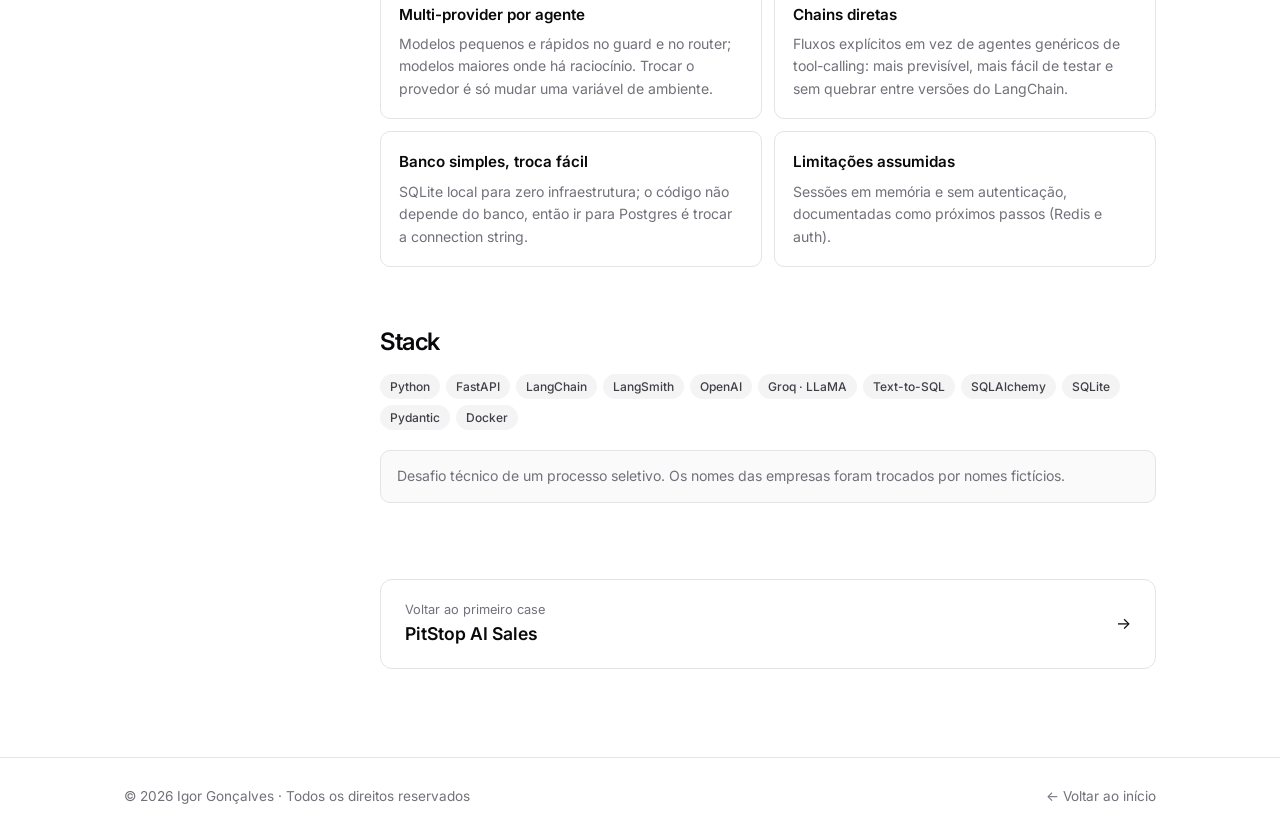
==== commit 760e749a: "Destaque de experiência: 4 anos de Python, 3 anos de IA/ML e 6 anos na aviação" ====
--- a/cases/orbitshop-assist.html
+++ b/cases/orbitshop-assist.html
@@ -19,7 +19,7 @@
   <link rel="preconnect" href="https://fonts.googleapis.com">
   <link rel="preconnect" href="https://fonts.gstatic.com" crossorigin>
   <link href="https://fonts.googleapis.com/css2?family=Inter:wght@400;500;600;700&display=swap" rel="stylesheet">
-  <link rel="stylesheet" href="../assets/css/styles.css?v=202610203">
+  <link rel="stylesheet" href="../assets/css/styles.css?v=202610204">
 </head>
 <body>
   <header class="header">
@@ -187,6 +187,6 @@
     </div>
   </footer>
 
-  <script src="../assets/js/main.js?v=202610203"></script>
+  <script src="../assets/js/main.js?v=202610204"></script>
 </body>
 </html>
--- a/assets/css/styles.css
+++ b/assets/css/styles.css
@@ -397,12 +397,12 @@
 }
 
 /* Destaque de experiência no hero */
-.hero-exp { display: grid; grid-template-columns: auto 1fr; gap: 0; max-width: 600px; margin: -8px 0 32px; border: 1px solid var(--border); border-radius: var(--radius); }
+.hero-exp { display: grid; grid-template-columns: repeat(3, 1fr); gap: 0; max-width: 680px; margin: -8px 0 32px; border: 1px solid var(--border); border-radius: var(--radius); }
 .hero-exp > div { display: flex; flex-direction: column; gap: 2px; padding: 14px 18px; }
 .hero-exp > div + div { border-left: 1px solid var(--border); }
 .hero-exp b { font-size: 1.35rem; font-weight: 600; letter-spacing: -0.02em; line-height: 1.2; }
 .hero-exp > div > span { color: var(--muted); font-size: .86rem; line-height: 1.4; }
-@media (max-width: 520px) {
+@media (max-width: 720px) {
   .hero-exp { grid-template-columns: 1fr; }
   .hero-exp > div + div { border-left: 0; border-top: 1px solid var(--border); }
 }
